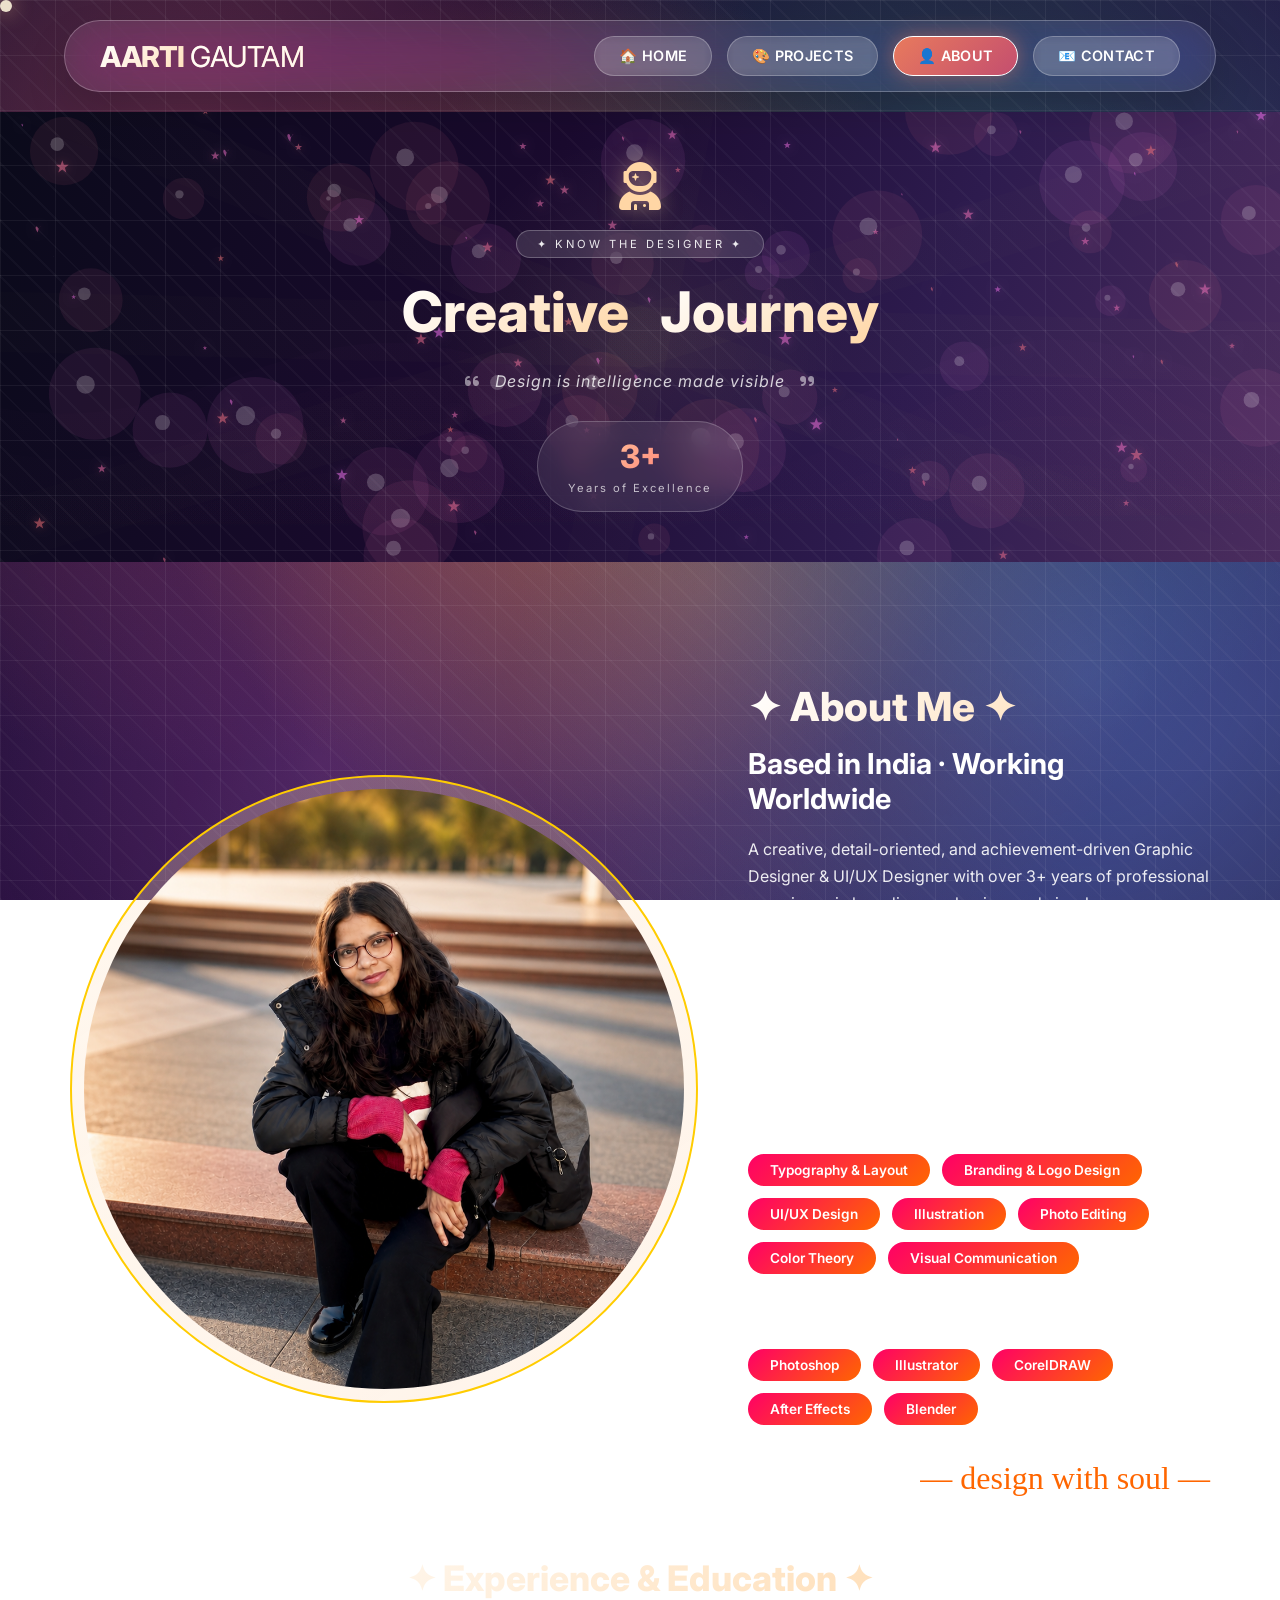
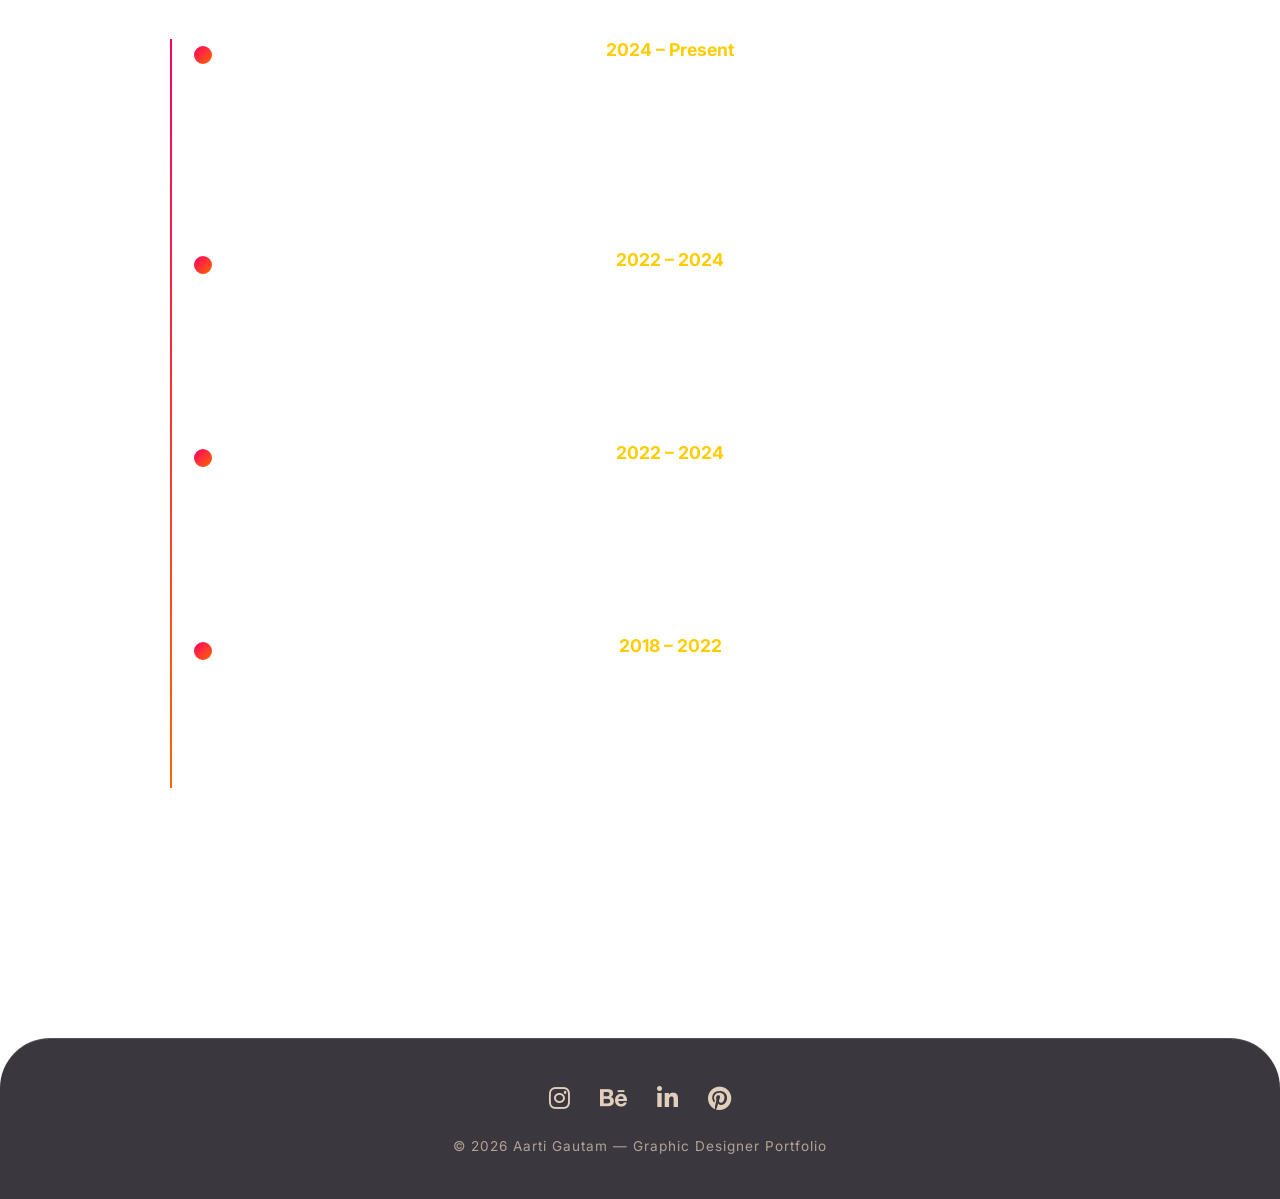
==== about.html @ a7bbf09a "Add files via upload" ====
<!DOCTYPE html>
<html lang="en">
<head>
  <meta charset="UTF-8">
  <meta name="viewport" content="width=device-width, initial-scale=1.0">
  <title>About | Aarti Gautam - Graphic Designer</title>
  <link href="https://fonts.googleapis.com/css2?family=Inter:wght@300;400;500;600;700;800&display=swap" rel="stylesheet">
  <link rel="stylesheet" href="https://cdnjs.cloudflare.com/ajax/libs/font-awesome/6.0.0-beta3/css/all.min.css">
  <link rel="stylesheet" href="common.css">
  <link rel="stylesheet" href="about.css">
</head>
<body>

  <div class="cursor-follower" id="cursorDot"></div>

  <nav class="glass-nav">
    <div class="logo">AARTI <span>GAUTAM</span></div>
    <div class="nav-links">
      <a href="index.html" class="nav-btn">🏠 HOME</a>
      <a href="projects.html" class="nav-btn">🎨 PROJECTS</a>
      <a href="about.html" class="nav-btn active">👤 ABOUT</a>
      <a href="contact.html" class="nav-btn">📧 CONTACT</a>
    </div>
  </nav>

    <!-- ========== UNIQUE ABOUT PAGE BANNER ========== -->
  <div class="about-banner">
    <canvas id="aboutCanvas"></canvas>
    <div class="about-banner-content">
      <div class="about-icon">
        <i class="fas fa-user-astronaut"></i>
      </div>
      <div class="about-badge">
        <span>✦ KNOW THE DESIGNER ✦</span>
      </div>
      <h1 class="about-title">
        <span>Creative</span>
        <span>Journey</span>
      </h1>
      <div class="about-quote">
        <i class="fas fa-quote-left"></i>
        <p id="rotatingQuote">Design is intelligence made visible</p>
        <i class="fas fa-quote-right"></i>
      </div>
      <div class="about-years">
        <div class="year-circle">
          <span class="year-number">3+</span>
          <span class="year-label">Years of Excellence</span>
        </div>
      </div>
    </div>
  </div>

  <main>
    <div class="about-container">
      <div class="about-image">
       <div class="avatar-frame">
  <img src="pic_for_portfolio2.png" alt="Aarti Gautam">
</div>
      </div>
      
      <div class="about-content">
        <h1>✦ About Me ✦</h1>
        <h2>Based in India · Working Worldwide</h2>
        <p>A creative, detail-oriented, and achievement-driven Graphic Designer & UI/UX Designer with over 3+ years of
professional experience in branding, packaging, and visual communication. </p>
        <p>Adept at crafting clean, engaging,
and user-focused designs for both digital and print media. Seeking new opportunities to grow professionally and
contribute creative ideas to a dynamic team.</p>
        
        <div class="skills-section">
          <h3>My Expertise</h3>
          <div class="skills-grid">
            <span class="skill-tag">Typography & Layout </span>
            <span class="skill-tag">Branding & Logo Design</span>
            <span class="skill-tag">UI/UX Design</span>
            <span class="skill-tag">Illustration</span>
            <span class="skill-tag">Photo Editing</span>
            <span class="skill-tag">Color Theory</span>
            <span class="skill-tag">Visual Communication</span>
            
          </div>

 <div style="height: 30px;"></div> 
          
          <h3 class="tools-heading">Design Tools</h3>
           <div class="skills-grid">
            <span class="skill-tag">Photoshop </span>
            <span class="skill-tag">Illustrator </span>
            <span class="skill-tag">CorelDRAW </span>
            <span class="skill-tag">After Effects </span>
            <span class="skill-tag">Blender </span>
            </div>
        </div>
        
        <div class="signature">— design with soul —</div>
      </div>
    </div>

   
<div class="experience-section">
  <h2>✦ Experience & Education ✦</h2>
  <div class="timeline">
    <!-- Experience: Graphic Designer & UI/UX Designer at Creature Industry -->
    <div class="timeline-item">
      <div class="timeline-year">2024 – Present</div>
      <div class="timeline-content">
        <h3>Graphic Designer &amp; UI/UX Designer</h3>
        <p class="company">Creature Industry, Lucknow · Full-time</p>
        <p>Created branding, UI layouts, and marketing assets for industrial machinery products. Enhanced visual identity through cohesive digital and print design strategies. Collaborated cross-functionally to ensure design consistency and production accuracy.</p>
      </div>
    </div>

    <!-- Experience: Graphic Designer at Digilab Creative Studio -->
    <div class="timeline-item">
      <div class="timeline-year">2022 – 2024</div>
      <div class="timeline-content">
        <h3>Graphic Designer</h3>
        <p class="company">Digilab Learning Studio / Digilab Creative Studio, Lucknow · Full-time</p>
        <p>Designed visual materials for branding, print, and digital platforms. Supported the team with video editing, motion graphics, and social media visuals. Worked closely with clients to deliver effective creative solutions.</p>
      </div>
    </div>

    <!-- Education: Master in Visual Arts (Illustration) -->
    <div class="timeline-item">
      <div class="timeline-year">2022 – 2024</div>
      <div class="timeline-content">
        <h3>Master in Visual Arts — Illustration</h3>
        <p class="company">DSMNRU, Uttar Pradesh</p>
        <p>Advanced digital and traditional illustration · Visual storytelling · Color theory mastery · Branding and editorial illustration · Professional portfolio development.</p>
      </div>
    </div>

    <!-- Education: Bachelor in Visual Arts (Applied Arts) -->
    <div class="timeline-item">
      <div class="timeline-year">2018 – 2022</div>
      <div class="timeline-content">
        <h3>Bachelor in Visual Arts — Applied Arts</h3>
        <p class="company">DSMNRU, Uttar Pradesh</p>
        <p>Fundamentals of design, drawing &amp; composition · Advertising, branding &amp; visual communication · Typography &amp; layout for print &amp; digital · Illustration &amp; photo editing · Campaign design.</p>
      </div>
    </div>
  </div>
</div>
```
  </main>

  <footer class="creative-footer">
    <div class="social-icons">
      <a href="#"><i class="fab fa-instagram"></i></a>
      <a href="#"><i class="fab fa-behance"></i></a>
      <a href="#"><i class="fab fa-linkedin-in"></i></a>
      <a href="#"><i class="fab fa-pinterest"></i></a>
    </div>
    <p>© 2026 Aarti Gautam — Graphic Designer Portfolio</p>
  </footer>

  <script src="script.js"></script>
</body>
</html>
---- common.css ----
/* ========== COMMON STYLES FOR ALL PAGES ========== */

* {
  margin: 0;
  padding: 0;
  box-sizing: border-box;
}

body {
  font-family: 'Inter', sans-serif;
  color: #fff;
  min-height: 100vh;
  overflow-x: hidden;
  position: relative;
  
  /* ===== PERFECT PROFESSIONAL COLOR COMBINATION ===== */
  /* Elegant gradient: Deep Purple → Royal Blue → Teal → Coral → Rose */
  background: linear-gradient(135deg, 
  
    #0f0c29 0%,
    #1a0933 15%,
    #302b63 30%,
    #24243e 45%,
    #1a1a2e 60%,
    #16213e 75%,
    #0f3460 90%,
    #1a1a2e 100%
    
  );
  background-size: 300% 300%;
  animation: galaxyFlow 15s ease infinite;
}

@keyframes galaxyFlow {
  0% { background-position: 0% 0%; }
  25% { background-position: 50% 100%; }
  50% { background-position: 100% 50%; }
  75% { background-position: 50% 0%; }
  100% { background-position: 0% 100%; }
}

/* ===== ENHANCED FLOATING BLOBS ===== */
body::before {
  content: "";
  position: fixed;
  inset: 0;
  z-index: 0;
  pointer-events: none;
  background: 
    radial-gradient(circle at 15% 20%, rgba(235, 100, 120, 0.35) 0%, transparent 45%),
    radial-gradient(circle at 85% 75%, rgba(100, 150, 235, 0.35) 0%, transparent 45%),
    radial-gradient(circle at 45% 45%, rgba(245, 180, 80, 0.35) 0%, transparent 50%),
    radial-gradient(circle at 75% 25%, rgba(80, 200, 160, 0.3) 0%, transparent 45%),
    radial-gradient(circle at 25% 85%, rgba(200, 100, 200, 0.3) 0%, transparent 45%),
    radial-gradient(circle at 55% 65%, rgba(255, 140, 100, 0.25) 0%, transparent 50%);
  animation: floatBlobs 20s ease-in-out infinite alternate;
}

@keyframes floatBlobs {
  0% { 
    transform: translate(0, 0) scale(1);
    filter: blur(0px);
  }
  33% { 
    transform: translate(25px, -15px) scale(1.04);
  }
  66% { 
    transform: translate(-15px, 20px) scale(1.02);
  }
  100% { 
    transform: translate(10px, -10px) scale(1.05);
    filter: blur(2px);
  }
}

/* ===== ENHANCED GRID OVERLAY (Softer) ===== */
body::after {
  content: "";
  position: fixed;
  inset: 0;
  z-index: 1;
  pointer-events: none;
  background-image: 
    linear-gradient(rgba(255, 255, 255, 0.06) 1px, transparent 1px),
    linear-gradient(90deg, rgba(255, 255, 255, 0.06) 1px, transparent 1px),
    repeating-linear-gradient(45deg, rgba(255, 255, 255, 0.03) 0px, rgba(255, 255, 255, 0.03) 2px, transparent 2px, transparent 20px);
  background-size: 55px 55px, 55px 55px, auto;
  animation: gridFade 8s ease-in-out infinite alternate;
}

@keyframes gridFade {
  0% { opacity: 0.5; }
  100% { opacity: 1; }
}

/* ===== SUBTLE NOISE TEXTURE ===== */
body {
  background-attachment: fixed;
}

/* Content z-index */
nav, main, footer {
  position: relative;
  z-index: 10;
}

/* ===== ELEGANT CUSTOM CURSOR ===== */
.cursor-follower {
  width: 12px;
  height: 12px;
  background: rgba(255, 245, 220, 0.9);
  border-radius: 50%;
  position: fixed;
  pointer-events: none;
  z-index: 9999;
  mix-blend-mode: normal;
  transition: transform 0.1s ease;
  box-shadow: 0 0 20px rgba(255, 200, 150, 0.8);
  animation: cursorPulse 2s ease-in-out infinite;
}

@keyframes cursorPulse {
  0%, 100% { 
    transform: scale(1);
    opacity: 0.9;
  }
  50% { 
    transform: scale(1.2);
    opacity: 0.6;
  }
}

/* ===== PREMIUM GLASS NAVIGATION ===== */
.glass-nav {
  position: sticky;
  top: 20px;
  width: 90%;
  max-width: 1280px;
  margin: 0 auto 40px auto;
  padding: 15px 35px;
  display: flex;
  justify-content: space-between;
  align-items: center;
  flex-wrap: wrap;
  gap: 20px;
  border-radius: 80px;
  background: rgba(255, 255, 255, 0.1);
  backdrop-filter: blur(20px) saturate(180%);
  border: 1px solid rgba(255, 255, 255, 0.25);
  box-shadow: 0 20px 40px rgba(0, 0, 0, 0.15);
  transition: all 0.4s cubic-bezier(0.2, 0.9, 0.4, 1.1);
}

.glass-nav:hover {
  background: rgba(255, 255, 255, 0.18);
  border-color: rgba(255, 255, 255, 0.4);
  box-shadow: 0 25px 50px rgba(0, 0, 0, 0.2);
  transform: translateY(-2px);
}

/* ===== LOGO - ELEGANT GRADIENT ===== */
.logo {
  font-size: 1.8rem;
  font-weight: 800;
  letter-spacing: -0.5px;
  background: linear-gradient(135deg, #FFFFFF, #FFD6A5, #F4A261, #E87A5D);
  -webkit-background-clip: text;
  background-clip: text;
  color: transparent;
  animation: logoShine 4s ease infinite;
  background-size: 200% 200%;
}

@keyframes logoShine {
  0%, 100% { background-position: 0% 50%; }
  50% { background-position: 100% 50%; }
}

.logo span {
  font-weight: 400;
  color: rgba(255, 255, 255, 0.85);
  background: none;
  -webkit-background-clip: unset;
}

/* ===== NAVIGATION BUTTONS ===== */
.nav-links {
  display: flex;
  gap: 15px;
  flex-wrap: wrap;
}

.nav-btn {
  padding: 10px 24px;
  border-radius: 50px;
  font-size: 0.9rem;
  font-weight: 600;
  color: white;
  background: rgba(255, 255, 255, 0.12);
  border: 1px solid rgba(255, 255, 255, 0.25);
  cursor: pointer;
  transition: all 0.3s ease;
  text-decoration: none;
  display: inline-block;
  backdrop-filter: blur(4px);
  letter-spacing: 0.3px;
}

.nav-btn:hover {
  background: rgba(255, 255, 255, 0.28);
  transform: translateY(-3px);
  border-color: rgba(255, 255, 255, 0.6);
  box-shadow: 0 8px 20px rgba(0, 0, 0, 0.15);
}

.nav-btn.active {
  background: linear-gradient(135deg, #E87A5D, #C44E6F);
  border-color: white;
  box-shadow: 0 0 20px rgba(232, 122, 93, 0.5);
}

/* ===== FOOTER - ELEGANT ===== */
.creative-footer {
  background: rgba(25, 20, 30, 0.85);
  backdrop-filter: blur(15px);
  text-align: center;
  padding: 45px 20px;
  margin-top: 70px;
  border-radius: 50px 50px 0 0;
  border-top: 1px solid rgba(255, 255, 255, 0.15);
}

.social-icons {
  display: flex;
  justify-content: center;
  gap: 30px;
  margin-bottom: 25px;
}

.social-icons a {
  color: rgba(255, 235, 210, 0.85);
  font-size: 1.5rem;
  transition: all 0.3s ease;
}

.social-icons a:hover {
  color: #F4A261;
  transform: translateY(-5px) scale(1.1);
}

.creative-footer p {
  color: rgba(255, 235, 210, 0.6);
  font-size: 0.85rem;
  letter-spacing: 1px;
}

/* ===== TOAST NOTIFICATION ===== */
.toast-notification {
  position: fixed;
  bottom: 30px;
  left: 50%;
  transform: translateX(-50%);
  background: rgba(25, 20, 30, 0.95);
  backdrop-filter: blur(15px);
  color: #F4A261;
  padding: 14px 32px;
  border-radius: 60px;
  font-weight: 600;
  z-index: 10000;
  box-shadow: 0 10px 30px rgba(0, 0, 0, 0.3);
  animation: fadeInUp 0.4s ease;
  border: 1px solid rgba(244, 162, 97, 0.3);
  font-size: 0.9rem;
}

@keyframes fadeInUp {
  from {
    opacity: 0;
    transform: translateX(-50%) translateY(25px);
  }
  to {
    opacity: 1;
    transform: translateX(-50%) translateY(0);
  }
}

/* ===== SCROLLBAR CUSTOMIZATION ===== */
::-webkit-scrollbar {
  width: 8px;
}

::-webkit-scrollbar-track {
  background: rgba(255, 255, 255, 0.05);
  border-radius: 10px;
}

::-webkit-scrollbar-thumb {
  background: linear-gradient(135deg, #E87A5D, #C44E6F);
  border-radius: 10px;
}

::-webkit-scrollbar-thumb:hover {
  background: linear-gradient(135deg, #F4A261, #E87A5D);
}

/* ===== RESPONSIVE ===== */
@media (max-width: 768px) {
  .glass-nav {
    flex-direction: column;
    border-radius: 45px;
    padding: 18px 25px;
    top: 15px;
  }
  
  .logo {
    font-size: 1.5rem;
  }
  
  .nav-btn {
    padding: 8px 18px;
    font-size: 0.8rem;
  }
  
  .social-icons {
    gap: 20px;
  }
  
  .social-icons a {
    font-size: 1.3rem;
  }
  
  .cursor-follower {
    display: none;
  }
}

@media (max-width: 480px) {
  .glass-nav {
    width: 95%;
    border-radius: 35px;
  }
  
  .nav-links {
    gap: 10px;
    justify-content: center;
  }
  
  .nav-btn {
    padding: 6px 14px;
    font-size: 0.7rem;
  }
}

/* ========== FIX FOR STICKY NAVIGATION OVERLAP ========== */

/* Add proper top margin to all main content areas */
main {
  padding-top: 20px;
}

/* Ensure the nav has proper z-index but doesn't cover content */
.glass-nav {
  z-index: 100;
  position: sticky;
  top: 20px;
}

/* Add scroll margin to all sections that might get covered */
.cinematic-banner,
.projects-banner,
.about-banner,
.contact-banner,
.hero-designer,
.stats-section,
.featured-section,
.projects-header,
.about-container,
.contact-header,
.contact-container,
.projects-grid,
.experience-section,
.map-section,
.form-wrapper {
  scroll-margin-top: 120px;
}

/* Create space between nav and first content */
.glass-nav + *,
.glass-nav + main,
.glass-nav + .cinematic-banner,
.glass-nav + .projects-banner,
.glass-nav + .about-banner,
.glass-nav + .contact-banner {
  margin-top: 20px;
}

/* Fix for when nav is followed by a div wrapper */
nav:first-of-type + * {
  padding-top: 10px;
}

/* Reduce nav padding on mobile for better space usage */
@media (max-width: 768px) {
  .glass-nav {
    position: sticky;
    top: 10px;
    margin-bottom: 20px;
  }
  
  main {
    padding-top: 10px;
  }
}
---- about.css ----
/* ========== ABOUT PAGE SPECIFIC STYLES ========== */

/* ========== ABOUT PAGE - HOLOGRAPHIC PREMIUM ANIMATION ========== */

/* Change from 70vh to 35vh - much narrower */
/* ========== UNIQUE ABOUT PAGE BANNER ========== */

.about-banner {
  position: relative;
  width: 100%;
  height: 50vh;
  min-height: 400px;
  overflow: hidden;
  margin-bottom: 40px;
}

#aboutCanvas {
  position: absolute;
  top: 0;
  left: 0;
  width: 100%;
  height: 100%;
  display: block;
}

.about-banner-content {
  position: absolute;
  top: 50%;
  left: 50%;
  transform: translate(-50%, -50%);
  text-align: center;
  z-index: 20;
  width: 100%;
  padding: 0 20px;
}

.about-icon {
  margin-bottom: 20px;
  animation: floatIcon 3s ease-in-out infinite;
}

.about-icon i {
  font-size: 3rem;
  color: #FFD6A5;
  text-shadow: 0 0 20px rgba(255, 214, 165, 0.5);
}

@keyframes floatIcon {
  0%, 100% { transform: translateY(0); }
  50% { transform: translateY(-10px); }
}

.about-badge {
  display: inline-block;
  margin-bottom: 20px;
  animation: fadeInDown 0.6s ease;
}

.about-badge span {
  display: inline-block;
  padding: 6px 20px;
  background: rgba(255, 255, 255, 0.12);
  backdrop-filter: blur(12px);
  border-radius: 50px;
  font-size: 0.7rem;
  letter-spacing: 3px;
  color: rgba(255, 255, 255, 0.9);
  border: 1px solid rgba(255, 255, 255, 0.25);
}

.about-title {
  font-size: 3.5rem;
  font-weight: 800;
  margin-bottom: 25px;
  animation: fadeInUp 0.6s ease 0.2s backwards;
}

.about-title span {
  display: inline-block;
  margin: 0 10px;
  background: linear-gradient(135deg, #FFFFFF, #FFD6A5);
  -webkit-background-clip: text;
  background-clip: text;
  color: transparent;
}

.about-quote {
  display: flex;
  align-items: center;
  justify-content: center;
  gap: 15px;
  margin-bottom: 30px;
  animation: fadeInUp 0.6s ease 0.4s backwards;
}

.about-quote i {
  font-size: 1rem;
  color: rgba(255, 255, 255, 0.5);
}

.about-quote p {
  font-size: 1rem;
  font-style: italic;
  color: rgba(255, 255, 255, 0.8);
  letter-spacing: 1px;
  max-width: 400px;
}

.about-years {
  animation: fadeInUp 0.6s ease 0.6s backwards;
}

.year-circle {
  display: inline-block;
  text-align: center;
  padding: 15px 30px;
  background: rgba(255, 255, 255, 0.08);
  backdrop-filter: blur(12px);
  border-radius: 60px;
  border: 1px solid rgba(255, 255, 255, 0.2);
}

.year-number {
  display: block;
  font-size: 2rem;
  font-weight: 800;
  background: linear-gradient(135deg, #FFD6A5, #FF6B6B);
  -webkit-background-clip: text;
  background-clip: text;
  color: transparent;
}

.year-label {
  font-size: 0.7rem;
  letter-spacing: 2px;
  color: rgba(255, 255, 255, 0.7);
}

@keyframes fadeInDown {
  from {
    opacity: 0;
    transform: translateY(-20px);
  }
  to {
    opacity: 1;
    transform: translateY(0);
  }
}

@keyframes fadeInUp {
  from {
    opacity: 0;
    transform: translateY(20px);
  }
  to {
    opacity: 1;
    transform: translateY(0);
  }
}

/* Responsive */
@media (max-width: 768px) {
  .about-banner {
    height: 45vh;
    min-height: 350px;
  }
  
  .about-title {
    font-size: 2rem;
  }
  
  .about-title span {
    margin: 0 5px;
  }
  
  .about-quote p {
    font-size: 0.8rem;
    max-width: 250px;
  }
  
  .about-quote i {
    font-size: 0.8rem;
  }
  
  .year-number {
    font-size: 1.5rem;
  }
  
  .about-icon i {
    font-size: 2rem;
  }
}

/* Rest of your about.css remains the same */

.holographic-card {
  background: rgba(255, 255, 255, 0.08);
  backdrop-filter: blur(20px);
  border-radius: 60px;
  padding: 40px 60px;
  display: inline-block;
  position: relative;
  border: 1px solid rgba(255, 255, 255, 0.2);
  animation: cardFloat 4s ease-in-out infinite;
  box-shadow: 0 20px 40px rgba(0, 0, 0, 0.2);
}

@keyframes cardFloat {
  0%, 100% { transform: translateY(0); }
  50% { transform: translateY(-15px); }
}

.glow-ring {
  position: absolute;
  top: -3px;
  left: -3px;
  right: -3px;
  bottom: -3px;
  border-radius: 62px;
  background: linear-gradient(45deg, #ff0066, #ffcc00, #ff0066);
  background-size: 200% 200%;
  z-index: -1;
  animation: borderGlow 3s ease infinite;
  filter: blur(8px);
  opacity: 0.6;
}

@keyframes borderGlow {
  0%, 100% { background-position: 0% 50%; }
  50% { background-position: 100% 50%; }
}

.holographic-card i {
  font-size: 3rem;
  color: #ffcc00;
  margin-bottom: 15px;
}

.holographic-card h2 {
  font-size: 2.5rem;
  margin-bottom: 5px;
}

.holographic-card p {
  color: rgba(255, 255, 255, 0.8);
  margin-bottom: 20px;
}

.exp-years {
  display: flex;
  align-items: center;
  justify-content: center;
  gap: 15px;
  margin-top: 15px;
}

.years-num {
  font-size: 2.5rem;
  font-weight: 800;
  color: #ffcc00;
  animation: numberPulse 1.5s ease infinite;
}

@keyframes numberPulse {
  0%, 100% { text-shadow: 0 0 0 rgba(255, 204, 0, 0); }
  50% { text-shadow: 0 0 20px rgba(255, 204, 0, 0.8); }
}

.years-text {
  font-size: 0.8rem;
  text-align: left;
  line-height: 1.3;
}

.quote-rotator {
  margin-top: 40px;
  font-style: italic;
  font-size: 1.2rem;
  padding: 15px 30px;
  background: rgba(255, 255, 255, 0.1);
  backdrop-filter: blur(10px);
  border-radius: 50px;
  display: inline-block;
  animation: quoteFade 4s ease infinite;
}

@keyframes quoteFade {
  0%, 100% { opacity: 0.7; transform: scale(1); }
  50% { opacity: 1; transform: scale(1.05); }
}

.sparkle-line {
  width: 200px;
  height: 2px;
  background: linear-gradient(90deg, transparent, #ffcc00, #ff0066, #ffcc00, transparent);
  margin: 30px auto 0;
  animation: sparkleMove 2s linear infinite;
  background-size: 200% 100%;
}

@keyframes sparkleMove {
  0% { background-position: 0% 0%; }
  100% { background-position: 200% 0%; }
}






/* ========== ABOUT PAGE SPECIFIC STYLES ========== */

/* ========== ABOUT PAGE - HOLOGRAPHIC PREMIUM ANIMATION ========== */

/* Change from 70vh to 35vh - much narrower */
/* ========== UNIQUE ABOUT PAGE BANNER ========== */

.about-banner {
  position: relative;
  width: 100%;
  height: 50vh;
  min-height: 400px;
  overflow: hidden;
  margin-bottom: 40px;
}

#aboutCanvas {
  position: absolute;
  top: 0;
  left: 0;
  width: 100%;
  height: 100%;
  display: block;
}

.about-banner-content {
  position: absolute;
  top: 50%;
  left: 50%;
  transform: translate(-50%, -50%);
  text-align: center;
  z-index: 20;
  width: 100%;
  padding: 0 20px;
}

.about-icon {
  margin-bottom: 20px;
  animation: floatIcon 3s ease-in-out infinite;
}

.about-icon i {
  font-size: 3rem;
  color: #FFD6A5;
  text-shadow: 0 0 20px rgba(255, 214, 165, 0.5);
}

@keyframes floatIcon {
  0%, 100% { transform: translateY(0); }
  50% { transform: translateY(-10px); }
}

.about-badge {
  display: inline-block;
  margin-bottom: 20px;
  animation: fadeInDown 0.6s ease;
}

.about-badge span {
  display: inline-block;
  padding: 6px 20px;
  background: rgba(255, 255, 255, 0.12);
  backdrop-filter: blur(12px);
  border-radius: 50px;
  font-size: 0.7rem;
  letter-spacing: 3px;
  color: rgba(255, 255, 255, 0.9);
  border: 1px solid rgba(255, 255, 255, 0.25);
}

.about-title {
  font-size: 3.5rem;
  font-weight: 800;
  margin-bottom: 25px;
  animation: fadeInUp 0.6s ease 0.2s backwards;
}

.about-title span {
  display: inline-block;
  margin: 0 10px;
  background: linear-gradient(135deg, #FFFFFF, #FFD6A5);
  -webkit-background-clip: text;
  background-clip: text;
  color: transparent;
}

.about-quote {
  display: flex;
  align-items: center;
  justify-content: center;
  gap: 15px;
  margin-bottom: 30px;
  animation: fadeInUp 0.6s ease 0.4s backwards;
}

.about-quote i {
  font-size: 1rem;
  color: rgba(255, 255, 255, 0.5);
}

.about-quote p {
  font-size: 1rem;
  font-style: italic;
  color: rgba(255, 255, 255, 0.8);
  letter-spacing: 1px;
  max-width: 400px;
}

.about-years {
  animation: fadeInUp 0.6s ease 0.6s backwards;
}

.year-circle {
  display: inline-block;
  text-align: center;
  padding: 15px 30px;
  background: rgba(255, 255, 255, 0.08);
  backdrop-filter: blur(12px);
  border-radius: 60px;
  border: 1px solid rgba(255, 255, 255, 0.2);
}

.year-number {
  display: block;
  font-size: 2rem;
  font-weight: 800;
  background: linear-gradient(135deg, #FFD6A5, #FF6B6B);
  -webkit-background-clip: text;
  background-clip: text;
  color: transparent;
}

.year-label {
  font-size: 0.7rem;
  letter-spacing: 2px;
  color: rgba(255, 255, 255, 0.7);
}

@keyframes fadeInDown {
  from {
    opacity: 0;
    transform: translateY(-20px);
  }
  to {
    opacity: 1;
    transform: translateY(0);
  }
}

@keyframes fadeInUp {
  from {
    opacity: 0;
    transform: translateY(20px);
  }
  to {
    opacity: 1;
    transform: translateY(0);
  }
}

/* Responsive */
@media (max-width: 768px) {
  .about-banner {
    height: 45vh;
    min-height: 350px;
  }
  
  .about-title {
    font-size: 2rem;
  }
  
  .about-title span {
    margin: 0 5px;
  }
  
  .about-quote p {
    font-size: 0.8rem;
    max-width: 250px;
  }
  
  .about-quote i {
    font-size: 0.8rem;
  }
  
  .year-number {
    font-size: 1.5rem;
  }
  
  .about-icon i {
    font-size: 2rem;
  }
}

/* Rest of your about.css remains the same */

.holographic-card {
  background: rgba(255, 255, 255, 0.08);
  backdrop-filter: blur(20px);
  border-radius: 60px;
  padding: 40px 60px;
  display: inline-block;
  position: relative;
  border: 1px solid rgba(255, 255, 255, 0.2);
  animation: cardFloat 4s ease-in-out infinite;
  box-shadow: 0 20px 40px rgba(0, 0, 0, 0.2);
}

@keyframes cardFloat {
  0%, 100% { transform: translateY(0); }
  50% { transform: translateY(-15px); }
}

.glow-ring {
  position: absolute;
  top: -3px;
  left: -3px;
  right: -3px;
  bottom: -3px;
  border-radius: 62px;
  background: linear-gradient(45deg, #ff0066, #ffcc00, #ff0066);
  background-size: 200% 200%;
  z-index: -1;
  animation: borderGlow 3s ease infinite;
  filter: blur(8px);
  opacity: 0.6;
}

@keyframes borderGlow {
  0%, 100% { background-position: 0% 50%; }
  50% { background-position: 100% 50%; }
}

.holographic-card i {
  font-size: 3rem;
  color: #ffcc00;
  margin-bottom: 15px;
}

.holographic-card h2 {
  font-size: 2.5rem;
  margin-bottom: 5px;
}

.holographic-card p {
  color: rgba(255, 255, 255, 0.8);
  margin-bottom: 20px;
}

.exp-years {
  display: flex;
  align-items: center;
  justify-content: center;
  gap: 15px;
  margin-top: 15px;
}

.years-num {
  font-size: 2.5rem;
  font-weight: 800;
  color: #ffcc00;
  animation: numberPulse 1.5s ease infinite;
}

@keyframes numberPulse {
  0%, 100% { text-shadow: 0 0 0 rgba(255, 204, 0, 0); }
  50% { text-shadow: 0 0 20px rgba(255, 204, 0, 0.8); }
}

.years-text {
  font-size: 0.8rem;
  text-align: left;
  line-height: 1.3;
}

.quote-rotator {
  margin-top: 40px;
  font-style: italic;
  font-size: 1.2rem;
  padding: 15px 30px;
  background: rgba(255, 255, 255, 0.1);
  backdrop-filter: blur(10px);
  border-radius: 50px;
  display: inline-block;
  animation: quoteFade 4s ease infinite;
}

@keyframes quoteFade {
  0%, 100% { opacity: 0.7; transform: scale(1); }
  50% { opacity: 1; transform: scale(1.05); }
}

.sparkle-line {
  width: 200px;
  height: 2px;
  background: linear-gradient(90deg, transparent, #ffcc00, #ff0066, #ffcc00, transparent);
  margin: 30px auto 0;
  animation: sparkleMove 2s linear infinite;
  background-size: 200% 100%;
}

@keyframes sparkleMove {
  0% { background-position: 0% 0%; }
  100% { background-position: 200% 0%; }
}






.about-container {
  max-width: 1200px;
  margin: 60px auto;
  padding: 0 30px;
  display: flex;
  flex-wrap: wrap;
  gap: 50px;
  align-items: center;
}

.about-image {
  flex: 1;
  text-align: center;
}

.avatar-frame {
  background: linear-gradient(145deg, rgba(255, 230, 200, 0.3), rgba(255, 200, 150, 0.2));
  border-radius: 50%;
  padding: 12px;
  border: 2px solid #ffcc00;
  display: inline-flex;
  justify-content: center;
  align-items: center;
  transition: all 0.4s ease;
}

.avatar-frame img {
  width: 600px;
  height: 600px;
  border-radius: 50%;
  object-fit: cover;
  display: block;
  transition: all 0.4s ease;
}

/* SIMPLE HOVER EFFECTS - These will definitely work */
.avatar-frame:hover {
  border-color: #ff0066;
  box-shadow: 0 0 20px #ffcc00;
  transform: scale(1.03);
}

.avatar-frame:hover img {
  transform: scale(1.05);
  filter: brightness(1.1);
}

@keyframes floatShape {
  0% { transform: translateY(0px) rotate(0deg); }
  100% { transform: translateY(-15px) rotate(2deg); }
}

.about-content {
  flex: 1.5;
}

.about-content h1 {
  font-size: 2.5rem;
  font-weight: 800;
  background: linear-gradient(135deg, #fff, #ffd6a5);
  -webkit-background-clip: text;
  background-clip: text;
  color: transparent;
}

.about-content h2 {
  font-size: 1.8rem;
  color: white;
  margin: 15px 0 20px;
}

.about-content p {
  color: rgba(255, 255, 255, 0.9);
  line-height: 1.7;
  margin-bottom: 20px;
}

.skills-section {
  margin: 35px 0;
}

.skills-section h3 {
  color: white;
  margin-bottom: 20px;
  font-size: 1.3rem;
}

.skills-grid {
  display: flex;
  flex-wrap: wrap;
  gap: 12px;
}

.skill-tag {
  background: linear-gradient(135deg, #ff0066, #ff6600);
  padding: 8px 22px;
  border-radius: 50px;
  color: white;
  font-weight: 600;
  font-size: 0.85rem;
  transition: all 0.3s ease;
}

.skill-tag:hover {
  transform: translateY(-3px);
  box-shadow: 0 5px 15px rgba(255, 0, 102, 0.4);
}

.signature {
  font-family: 'Brush Script MT', cursive;
  font-size: 2rem;
  color: #ff6600;
  margin-top: 25px;
  text-align: right;
}

/* Experience Section */
.experience-section {
  max-width: 1000px;
  margin: 60px auto;
  padding: 0 30px 60px;
  text-align: center;
}

.experience-section h2 {
  font-size: 2.2rem;
  font-weight: 800;
  background: linear-gradient(135deg, #fff, #ffd6a5);
  -webkit-background-clip: text;
  background-clip: text;
  color: transparent;
  margin-bottom: 40px;
}

.timeline {
  position: relative;
  padding-left: 30px;
}

.timeline::before {
  content: '';
  position: absolute;
  left: 0;
  top: 0;
  bottom: 0;
  width: 2px;
  background: linear-gradient(135deg, #ff0066, #ff6600);
}

.timeline-item {
  position: relative;
  margin-bottom: 40px;
  padding-left: 30px;
}

.timeline-item::before {
  content: '';
  position: absolute;
  left: -8px;
  top: 5px;
  width: 18px;
  height: 18px;
  border-radius: 50%;
  background: linear-gradient(135deg, #ff0066, #ff6600);
  border: 2px solid white;
}

.timeline-year {
  font-size: 1.1rem;
  font-weight: 700;
  color: #ffcc00;
  margin-bottom: 8px;
}

.timeline-content {
  background: rgba(255, 255, 255, 0.1);
  backdrop-filter: blur(8px);
  padding: 20px;
  border-radius: 20px;
  border: 1px solid rgba(255, 255, 255, 0.2);
  text-align: left;
}

.timeline-content h3 {
  color: white;
  margin-bottom: 8px;
}

.timeline-content p {
  color: rgba(255, 255, 255, 0.8);
  font-size: 0.9rem;
}

/* Responsive */
@media (max-width: 768px) {
  .about-container {
    flex-direction: column;
    text-align: center;
  }
  
  .about-content h1 {
    font-size: 2rem;
  }
  
  .about-content h2 {
    font-size: 1.3rem;
  }
  
  .signature {
    text-align: center;
  }
  
  .experience-section h2 {
    font-size: 1.6rem;
  }
  
  .timeline {
    padding-left: 20px;
  }
  
  .timeline-item {
    padding-left: 20px;
  }
}

.about-content {
  flex: 1.5;
}

.about-content h1 {
  font-size: 2.5rem;
  font-weight: 800;
  background: linear-gradient(135deg, #fff, #ffd6a5);
  -webkit-background-clip: text;
  background-clip: text;
  color: transparent;
}

.about-content h2 {
  font-size: 1.8rem;
  color: white;
  margin: 15px 0 20px;
}

.about-content p {
  color: rgba(255, 255, 255, 0.9);
  line-height: 1.7;
  margin-bottom: 20px;
}

.skills-section {
  margin: 35px 0;
}

.skills-section h3 {
  color: white;
  margin-bottom: 20px;
  font-size: 1.3rem;
}

.skills-grid {
  display: flex;
  flex-wrap: wrap;
  gap: 12px;
}

.skill-tag {
  background: linear-gradient(135deg, #ff0066, #ff6600);
  padding: 8px 22px;
  border-radius: 50px;
  color: white;
  font-weight: 600;
  font-size: 0.85rem;
  transition: all 0.3s ease;
}

.skill-tag:hover {
  transform: translateY(-3px);
  box-shadow: 0 5px 15px rgba(255, 0, 102, 0.4);
}

.signature {
  font-family: 'Brush Script MT', cursive;
  font-size: 2rem;
  color: #ff6600;
  margin-top: 25px;
  text-align: right;
}

/* Experience Section */
.experience-section {
  max-width: 1000px;
  margin: 60px auto;
  padding: 0 30px 60px;
  text-align: center;
}

.experience-section h2 {
  font-size: 2.2rem;
  font-weight: 800;
  background: linear-gradient(135deg, #fff, #ffd6a5);
  -webkit-background-clip: text;
  background-clip: text;
  color: transparent;
  margin-bottom: 40px;
}

.timeline {
  position: relative;
  padding-left: 30px;
}

.timeline::before {
  content: '';
  position: absolute;
  left: 0;
  top: 0;
  bottom: 0;
  width: 2px;
  background: linear-gradient(135deg, #ff0066, #ff6600);
}

.timeline-item {
  position: relative;
  margin-bottom: 40px;
  padding-left: 30px;
}

.timeline-item::before {
  content: '';
  position: absolute;
  left: -8px;
  top: 5px;
  width: 18px;
  height: 18px;
  border-radius: 50%;
  background: linear-gradient(135deg, #ff0066, #ff6600);
  border: 2px solid white;
}

.timeline-year {
  font-size: 1.1rem;
  font-weight: 700;
  color: #ffcc00;
  margin-bottom: 8px;
}

.timeline-content {
  background: rgba(255, 255, 255, 0.1);
  backdrop-filter: blur(8px);
  padding: 20px;
  border-radius: 20px;
  border: 1px solid rgba(255, 255, 255, 0.2);
  text-align: left;
}

.timeline-content h3 {
  color: white;
  margin-bottom: 8px;
}

.timeline-content p {
  color: rgba(255, 255, 255, 0.8);
  font-size: 0.9rem;
}

/* Responsive */
@media (max-width: 768px) {
  .about-container {
    flex-direction: column;
    text-align: center;
  }
  
  .about-content h1 {
    font-size: 2rem;
  }
  
  .about-content h2 {
    font-size: 1.3rem;
  }
  
  .signature {
    text-align: center;
  }
  
  .experience-section h2 {
    font-size: 1.6rem;
  }
  
  .timeline {
    padding-left: 20px;
  }
  
  .timeline-item {
    padding-left: 20px;
  }
}
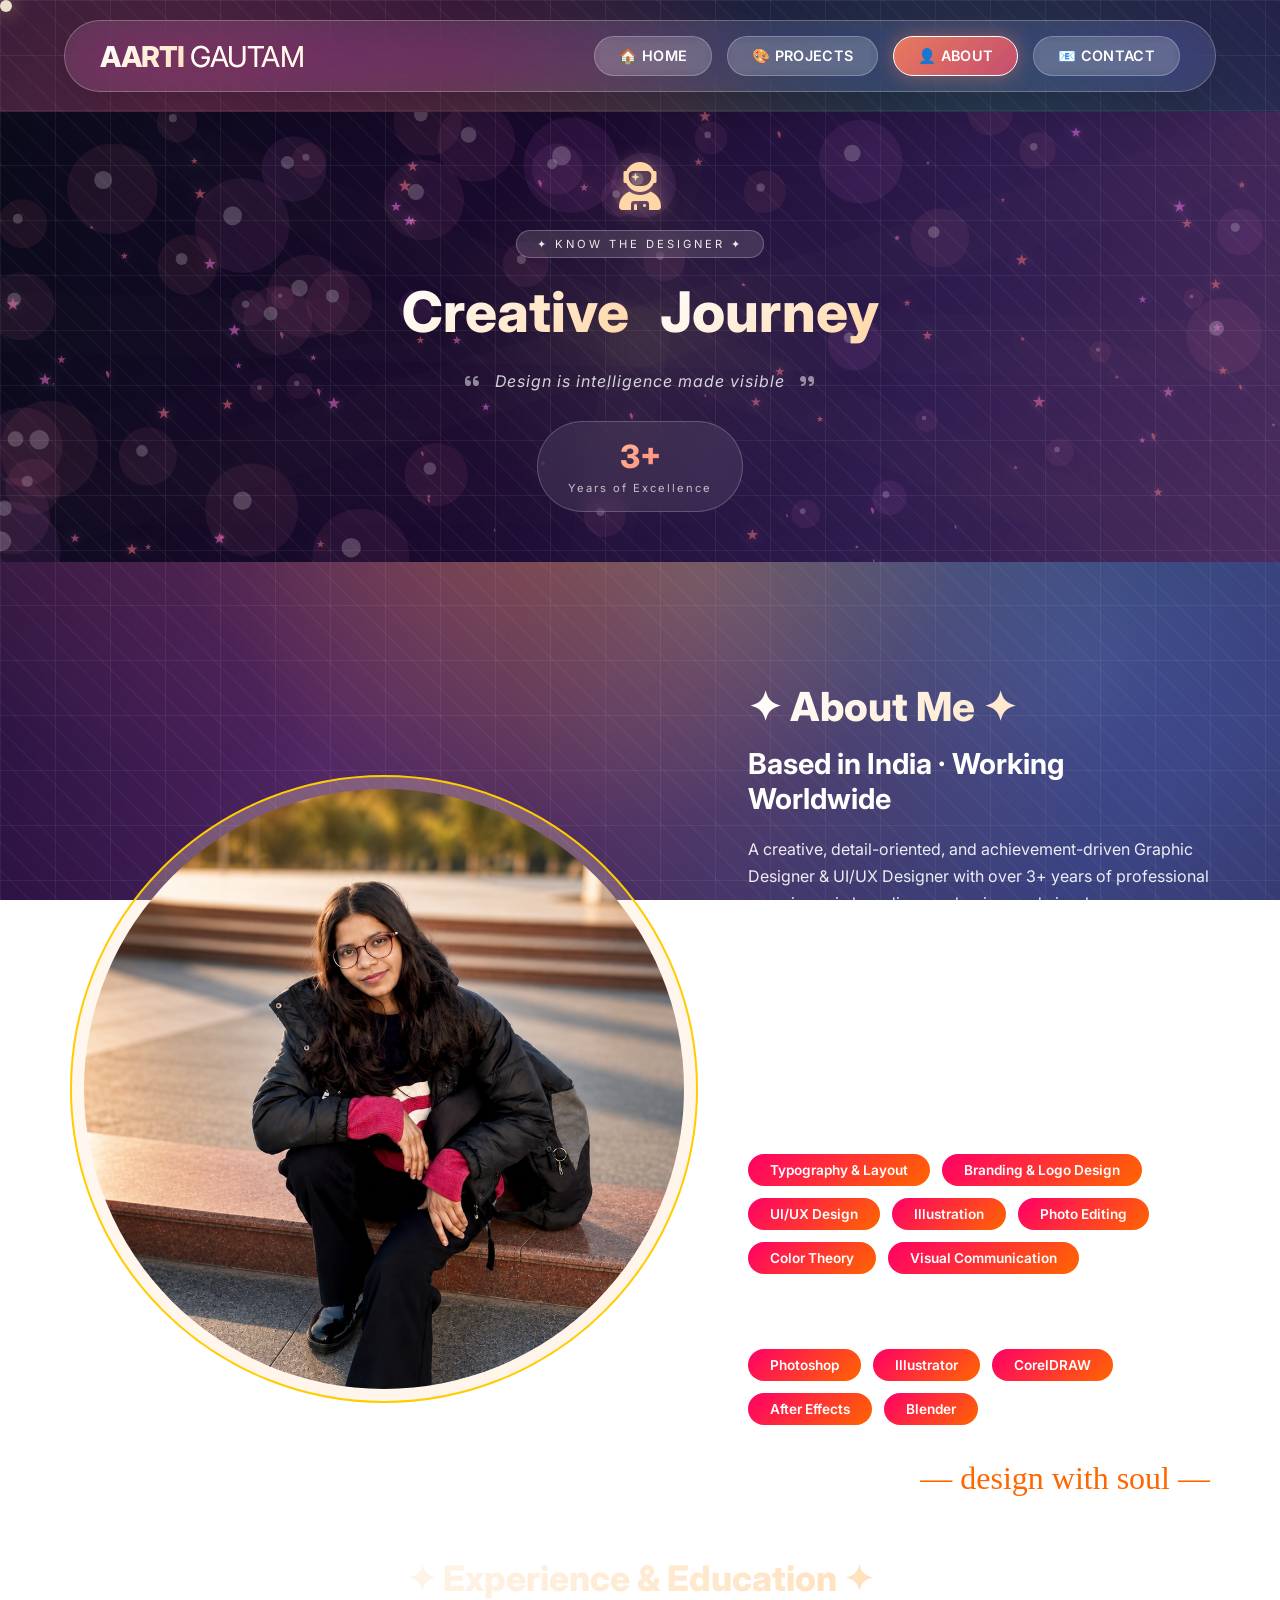
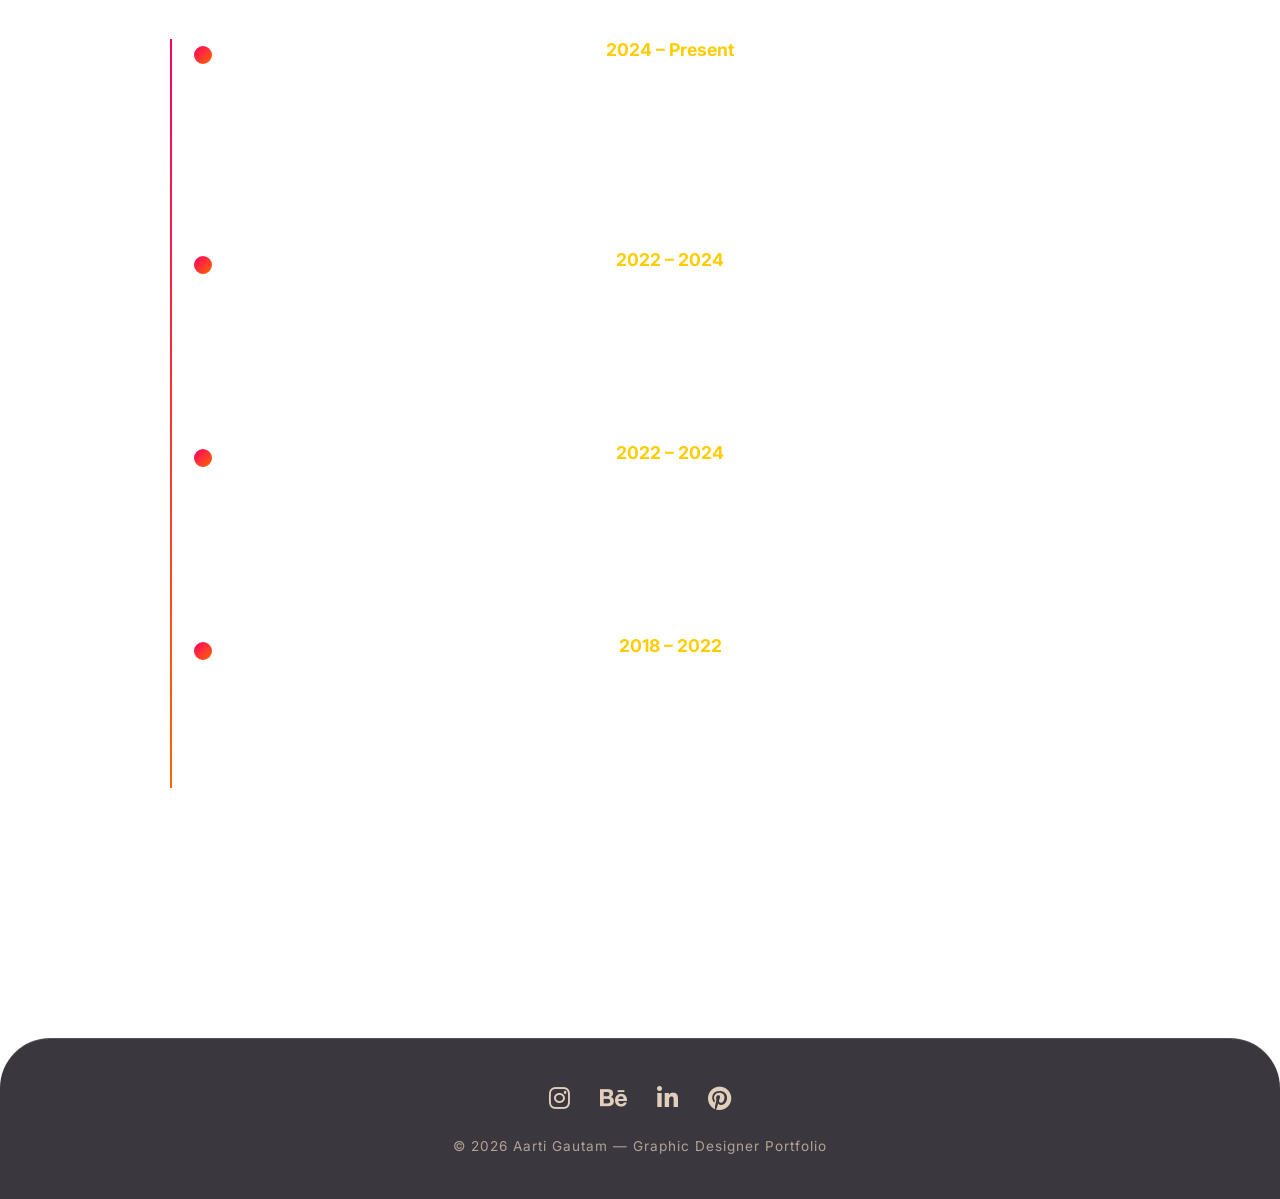
==== commit fb3fc394: "Update about.html" ====
--- a/about.html
+++ b/about.html
@@ -148,7 +148,7 @@
   <footer class="creative-footer">
     <div class="social-icons">
       <a href="#"><i class="fab fa-instagram"></i></a>
-      <a href="#"><i class="fab fa-behance"></i></a>
+   <a href="https://www.behance.net/gallery/250176595/MY-PRTFOLIO" target="_blank"><i class="fab fa-behance"></i></a>
       <a href="#"><i class="fab fa-linkedin-in"></i></a>
       <a href="#"><i class="fab fa-pinterest"></i></a>
     </div>
@@ -157,4 +157,4 @@
 
   <script src="script.js"></script>
 </body>
-</html>+</html>
